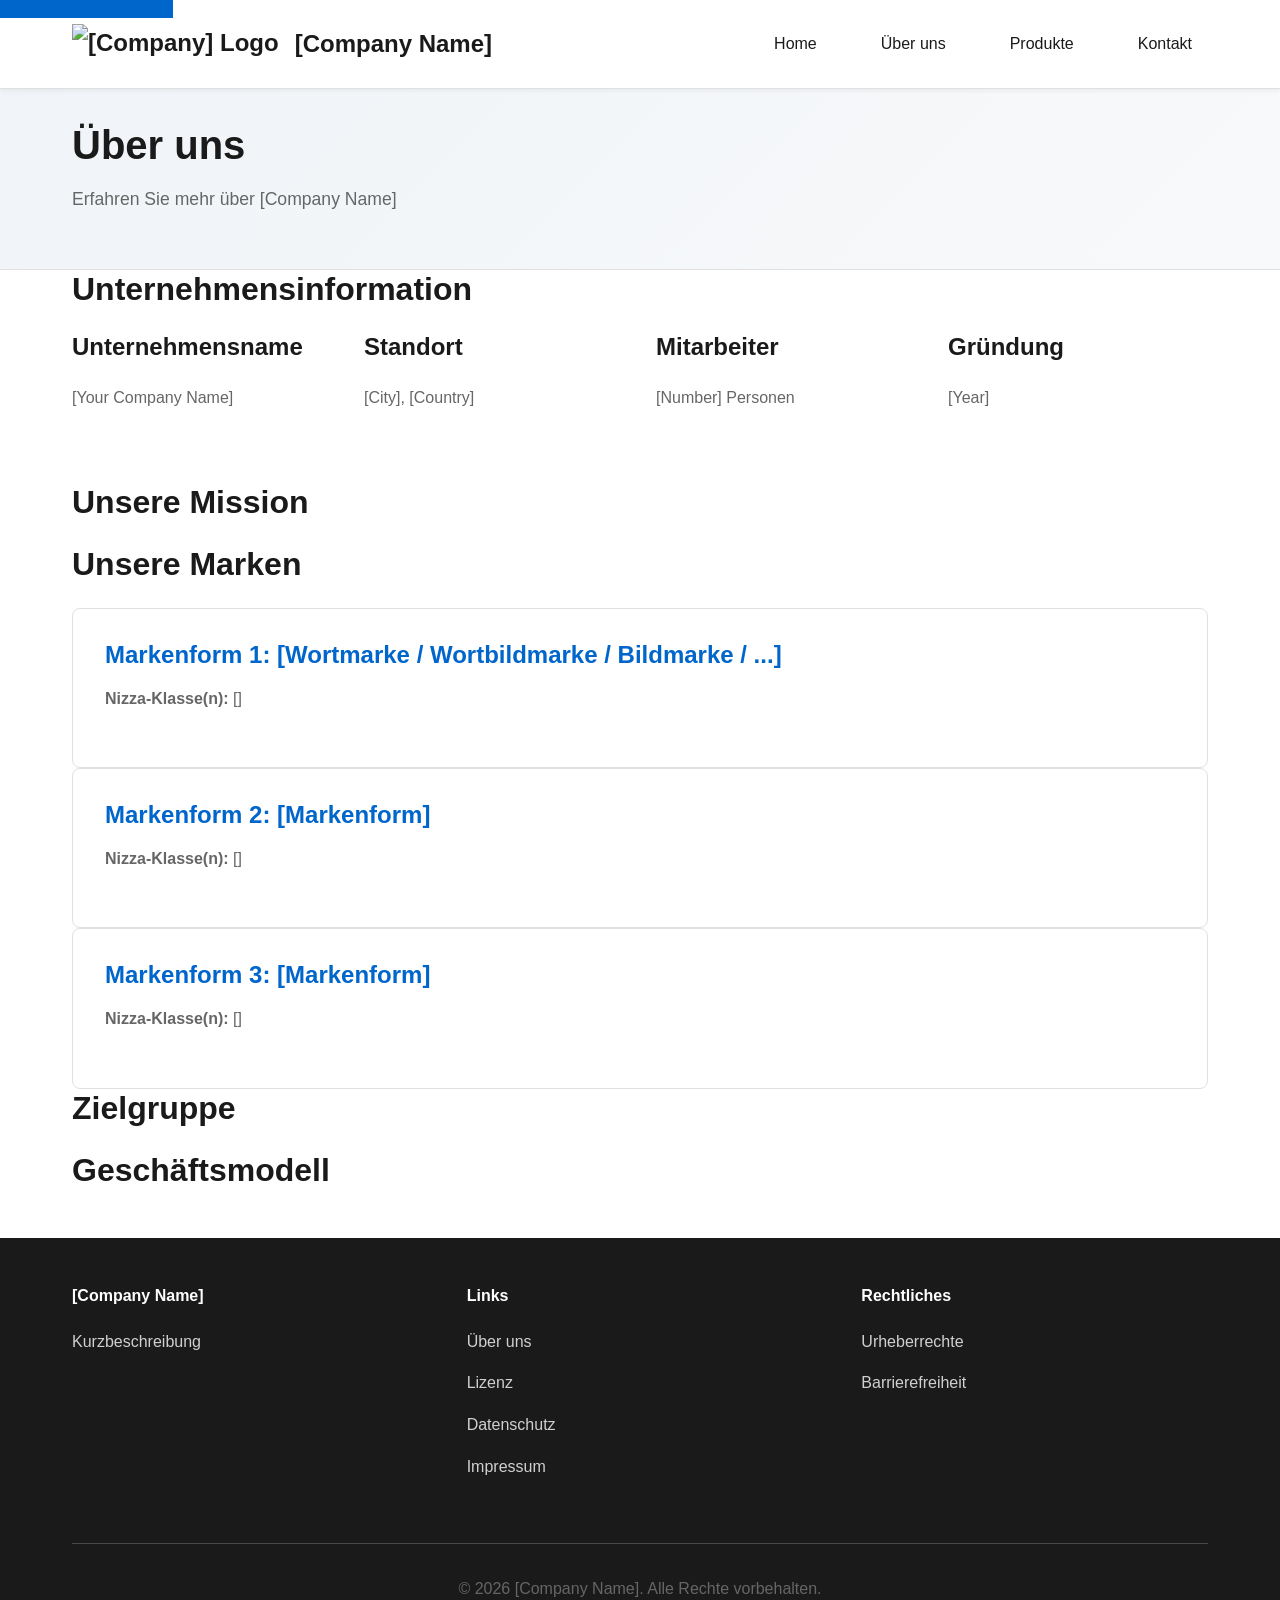
==== pages/about.html @ dd283a0f "create initial framework with basic html & css code (by genAI) and all needed pages, WCAG 2.2 AA com" ====
<!DOCTYPE html>
<html lang="de">
<head>
    <meta charset="UTF-8">
    <meta name="viewport" content="width=device-width, initial-scale=1.0">
    <meta name="description" content="Über [Company Name] - Unser Unternehmen und Marken">
    <title>Über uns - [Company Name]</title>
    <link rel="stylesheet" href="../css/styles.css">
</head>
<body>
    <a href="#main-content" class="skip-link">Zum Inhalt springen</a>

    <header class="header">
        <div class="container">
            <div class="header-content">
                <a href="/" class="logo">
                    <img src="../assets/logo.png" alt="[Company] Logo" class="logo-image">
                    <span class="logo-text">[Company Name]</span>
                </a>
                <nav class="navigation" aria-label="Hauptnavigation">
                    <ul>
                        <li><a href="/">Home</a></li>
                        <li><a href="about.html">Über uns</a></li>
                        <li><a href="products.html">Produkte</a></li>
                        <li><a href="contact.html">Kontakt</a></li>
                    </ul>
                </nav>
            </div>
        </div>
    </header>

    <main id="main-content">
        <section class="page-hero">
            <div class="container">
                <h1>Über uns</h1>
                <p>Erfahren Sie mehr über [Company Name]</p>
            </div>
        </section>

        <div class="container">
            <!-- Company Information -->
            <section class="content-section">
                <h2>Unternehmensinformation</h2>
                <div class="info-grid">
                    <div>
                        <h3>Unternehmensname</h3>
                        <p>[Your Company Name]</p>
                    </div>
                    <div>
                        <h3>Standort</h3>
                        <p>[City], [Country]</p>
                    </div>
                    <div>
                        <h3>Mitarbeiter</h3>
                        <p>[Number] Personen</p>
                    </div>
                    <div>
                        <h3>Gründung</h3>
                        <p>[Year]</p>
                    </div>
                </div>
            </section>

            <!-- Mission & Vision -->
            <section class="content-section">
                <h2>Unsere Mission</h2>
                <p>
               
                </p>
            </section>

            <!-- Brands Section (Aufgabe 3) -->
            <section class="content-section">
                <h2>Unsere Marken</h2>
                <p>
            
                </p>
                
                <article class="brand-card">
                    <h3>Markenform 1: [Wortmarke / Wortbildmarke / Bildmarke / ...]</h3>
                    <p><strong>Nizza-Klasse(n):</strong> []</p>
                    <p>
                    
                    </p>
                </article>

                <article class="brand-card">
                    <h3>Markenform 2: [Markenform]</h3>
                    <p><strong>Nizza-Klasse(n):</strong> []</p>
                    <p>
                       
                    </p>
                </article>

                <article class="brand-card">
                    <h3>Markenform 3: [Markenform]</h3>
                    <p><strong>Nizza-Klasse(n):</strong> []</p>
                    <p>
                       
                    </p>
                </article>
            </section>

            <!-- Target Audience -->
            <section class="content-section">
                <h2>Zielgruppe</h2>
                <p>
                
                </p>
            </section>

            <!-- Business Model -->
            <section class="content-section">
                <h2>Geschäftsmodell</h2>
                <p>
                   
                </p>
            </section>
        </div>
    </main>

    <footer class="footer">
        <div class="container">
            <div class="footer-content">
                <div class="footer-section">
                    <h4>[Company Name]</h4>
                    <p>Kurzbeschreibung</p>
                </div>
                <div class="footer-section">
                    <h4>Links</h4>
                    <ul>
                        <li><a href="about.html">Über uns</a></li>
                        <li><a href="license.html">Lizenz</a></li>
                        <li><a href="privacy.html">Datenschutz</a></li>
                        <li><a href="imprint.html">Impressum</a></li>
                    </ul>
                </div>
                <div class="footer-section">
                    <h4>Rechtliches</h4>
                    <ul>
                        <li><a href="copyright-notice.html">Urheberrechte</a></li>
                        <li><a href="accessibility.html">Barrierefreiheit</a></li>
                    </ul>
                </div>
            </div>
            <div class="footer-bottom">
                <p>&copy; 2026 [Company Name]. Alle Rechte vorbehalten.</p>
            </div>
        </div>
    </footer>

    <script src="../js/main.js"></script>
</body>
</html>
---- css/styles.css ----
/* Root Variables */
:root {
    /* Colors */
    --color-primary: #0066cc;
    --color-primary-dark: #0052a3;
    --color-secondary: #f0f4f8;
    --color-text: #1a1a1a;
    --color-text-light: #666666;
    --color-border: #e0e0e0;
    --color-success: #28a745;
    --color-error: #dc3545;
    
    /* Typography */
    --font-family: -apple-system, BlinkMacSystemFont, 'Segoe UI', Roboto, 'Helvetica Neue', Arial, sans-serif;
    --font-size-base: 16px;
    --font-size-h1: 2.5rem;
    --font-size-h2: 2rem;
    --font-size-h3: 1.5rem;
    
    /* Spacing */
    --spacing-xs: 0.5rem;
    --spacing-sm: 1rem;
    --spacing-md: 1.5rem;
    --spacing-lg: 2rem;
    --spacing-xl: 3rem;
    
    /* Layout */
    --container-max-width: 1200px;
    --border-radius: 8px;
    
    /* Transitions */
    --transition-default: all 0.3s ease;
}

/* ========================================
   Reset & Base Styles
   ======================================== */

* {
    margin: 0;
    padding: 0;
    box-sizing: border-box;
}

html {
    scroll-behavior: smooth;
}

body {
    font-family: var(--font-family);
    font-size: var(--font-size-base);
    line-height: 1.6;
    color: var(--color-text);
    background-color: #ffffff;
}

/* ========================================
   Accessibility
   ======================================== */

.skip-link {
    position: absolute;
    top: -40px;
    left: 0;
    background: var(--color-primary);
    color: white;
    padding: var(--spacing-sm);
    text-decoration: none;
    z-index: 100;
}

.skip-link:focus {
    top: 0;
}

/* Focus styles for keyboard navigation */
*:focus-visible {
    outline: 3px solid var(--color-primary);
    outline-offset: 2px;
}

/* ========================================
   Typography
   ======================================== */

h1, h2, h3, h4, h5, h6 {
    line-height: 1.2;
    margin-bottom: var(--spacing-md);
    font-weight: 600;
}

h1 {
    font-size: var(--font-size-h1);
}

h2 {
    font-size: var(--font-size-h2);
}

h3 {
    font-size: var(--font-size-h3);
}

p {
    margin-bottom: var(--spacing-md);
    color: var(--color-text-light);
}

a {
    color: var(--color-primary);
    text-decoration: underline;
    transition: var(--transition-default);
}

a:hover {
    color: var(--color-primary-dark);
}

/* ========================================
   Container
   ======================================== */

.container {
    max-width: var(--container-max-width);
    margin: 0 auto;
    padding: 0 var(--spacing-lg);
}

/* ========================================
   Header / Navigation
   ======================================== */

.header {
    background-color: #ffffff;
    border-bottom: 1px solid var(--color-border);
    position: sticky;
    top: 0;
    z-index: 50;
    box-shadow: 0 2px 4px rgba(0, 0, 0, 0.05);
}

.header-content {
    display: flex;
    justify-content: space-between;
    align-items: center;
    padding: var(--spacing-md) 0;
}

.logo {
    display: flex;
    align-items: center;
    gap: var(--spacing-sm);
    text-decoration: none;
    font-size: 1.5rem;
    font-weight: 700;
    color: var(--color-text);
}

.logo-image {
    height: 40px;
    width: auto;
}

.logo-text {
    color: var(--color-text);
}

.navigation ul {
    display: flex;
    list-style: none;
    gap: var(--spacing-lg);
}

.navigation a {
    text-decoration: none;
    color: var(--color-text);
    font-weight: 500;
    padding: var(--spacing-xs) var(--spacing-sm);
    border-bottom: 2px solid transparent;
    transition: var(--transition-default);
}

.navigation a:hover {
    color: var(--color-primary);
    border-bottom-color: var(--color-primary);
}

/* Mobile Navigation */
@media (max-width: 768px) {
    .navigation ul {
        gap: var(--spacing-md);
        flex-direction: column;
    }
}

/* ========================================
   Hero Section
   ======================================== */

.hero {
    background: linear-gradient(135deg, var(--color-primary), var(--color-primary-dark));
    color: white;
    padding: var(--spacing-xl) var(--spacing-lg);
    text-align: center;
    min-height: 500px;
    display: flex;
    align-items: center;
    justify-content: center;
}

.hero h1 {
    font-size: clamp(2rem, 5vw, 3.5rem);
    margin-bottom: var(--spacing-md);
    color: white;
}

.hero-subtitle {
    font-size: 1.25rem;
    margin-bottom: var(--spacing-lg);
    color: rgba(255, 255, 255, 0.95);
}

/* ========================================
   Features Section
   ======================================== */

.features {
    padding: var(--spacing-xl) var(--spacing-lg);
    background-color: var(--color-secondary);
}

.features h2 {
    text-align: center;
    margin-bottom: var(--spacing-xl);
}

.features-grid {
    display: grid;
    grid-template-columns: repeat(auto-fit, minmax(300px, 1fr));
    gap: var(--spacing-lg);
}

.feature-card {
    background: white;
    padding: var(--spacing-lg);
    border-radius: var(--border-radius);
    box-shadow: 0 2px 8px rgba(0, 0, 0, 0.1);
    transition: var(--transition-default);
}

.feature-card:hover {
    transform: translateY(-4px);
    box-shadow: 0 4px 12px rgba(0, 0, 0, 0.15);
}

.feature-card h3 {
    color: var(--color-primary);
    margin-bottom: var(--spacing-md);
}

/* ========================================
   Products Section
   ======================================== */

.products {
    padding: var(--spacing-xl) var(--spacing-lg);
}

.products h2 {
    text-align: center;
    margin-bottom: var(--spacing-xl);
}

.products-grid {
    display: grid;
    grid-template-columns: repeat(auto-fit, minmax(280px, 1fr));
    gap: var(--spacing-lg);
}

.product-card {
    border: 1px solid var(--color-border);
    border-radius: var(--border-radius);
    overflow: hidden;
    transition: var(--transition-default);
    display: flex;
    flex-direction: column;
}

.product-card:hover {
    box-shadow: 0 4px 16px rgba(0, 0, 0, 0.1);
    border-color: var(--color-primary);
}

.product-card img {
    width: 100%;
    height: 200px;
    object-fit: cover;
    background-color: var(--color-secondary);
}

.product-card h3 {
    padding: var(--spacing-md);
    color: var(--color-text);
    margin: 0;
}

.product-card p {
    padding: 0 var(--spacing-md);
    font-size: 0.95rem;
    margin: 0;
}

.product-card .price {
    padding: var(--spacing-md);
    font-size: 1.5rem;
    font-weight: 700;
    color: var(--color-primary);
    margin: 0;
}

.product-card .btn {
    margin: var(--spacing-md);
    margin-top: auto;
}

/* ========================================
   CTA Section
   ======================================== */

.cta {
    background: linear-gradient(135deg, var(--color-primary), var(--color-primary-dark));
    color: white;
    padding: var(--spacing-xl) var(--spacing-lg);
    text-align: center;
}

.cta h2 {
    color: white;
}

.cta p {
    color: rgba(255, 255, 255, 0.95);
    font-size: 1.1rem;
}

/* ========================================
   Buttons
   ======================================== */

.btn {
    padding: var(--spacing-sm) var(--spacing-lg);
    border: none;
    border-radius: var(--border-radius);
    font-size: 1rem;
    font-weight: 600;
    cursor: pointer;
    transition: var(--transition-default);
    text-decoration: none;
    display: inline-block;
    text-align: center;
    min-height: 44px;
    display: flex;
    align-items: center;
    justify-content: center;
}

.btn-primary {
    background-color: var(--color-primary);
    color: white;
}

.btn-primary:hover,
.btn-primary:focus-visible {
    background-color: var(--color-primary-dark);
}

.btn-secondary {
    background-color: white;
    color: var(--color-primary);
    border: 2px solid var(--color-primary);
}

.btn-secondary:hover,
.btn-secondary:focus-visible {
    background-color: var(--color-secondary);
}

.btn-large {
    padding: var(--spacing-md) var(--spacing-xl);
    font-size: 1.1rem;
}

/* ========================================
   Footer
   ======================================== */

.footer {
    background-color: var(--color-text);
    color: #f0f0f0;
    padding: var(--spacing-xl) var(--spacing-lg);
    margin-top: var(--spacing-xl);
}

.footer-content {
    display: grid;
    grid-template-columns: repeat(auto-fit, minmax(250px, 1fr));
    gap: var(--spacing-xl);
    margin-bottom: var(--spacing-xl);
}

.footer-section h4 {
    color: white;
    margin-bottom: var(--spacing-md);
}

.footer-section p {
    color: #d0d0d0;
    margin-bottom: var(--spacing-md);
}

.footer-section ul {
    list-style: none;
}

.footer-section ul li {
    margin-bottom: var(--spacing-sm);
}

.footer-section a {
    color: #d0d0d0;
    text-decoration: none;
}

.footer-section a:hover {
    color: white;
    text-decoration: underline;
}

.footer-bottom {
    border-top: 1px solid rgba(255, 255, 255, 0.2);
    padding-top: var(--spacing-lg);
    text-align: center;
    color: #999;
}

/* ========================================
   Responsive Design
   ======================================== */

@media (max-width: 768px) {
    :root {
        --font-size-h1: 2rem;
        --font-size-h2: 1.5rem;
        --font-size-h3: 1.25rem;
        --spacing-lg: 1.5rem;
        --spacing-xl: 2rem;
    }

    .header-content {
        flex-direction: column;
        gap: var(--spacing-md);
    }

    .container {
        padding: 0 var(--spacing-md);
    }

    .features-grid,
    .products-grid {
        grid-template-columns: 1fr;
    }

    .hero {
        padding: var(--spacing-lg);
        min-height: 300px;
    }
}

/* ========================================
   Page Hero Section
   ======================================== */

.page-hero {
    background: linear-gradient(135deg, var(--color-secondary), #f8f9fa);
    padding: var(--spacing-lg);
    border-bottom: 1px solid var(--color-border);
}

.page-hero h1 {
    margin-bottom: var(--spacing-sm);
}

.page-hero p {
    color: var(--color-text-light);
    font-size: 1.1rem;
}

/* ========================================
   Legal Content
   ======================================== */

.legal-content {
    padding: var(--spacing-xl) var(--spacing-lg);
}

.legal-content section {
    margin-bottom: var(--spacing-xl);
}

.legal-content h2 {
    margin-top: var(--spacing-xl);
}

.legal-content ul {
    margin-left: var(--spacing-lg);
    margin-bottom: var(--spacing-md);
}

.legal-content li {
    margin-bottom: var(--spacing-sm);
    color: var(--color-text-light);
}

.legal-content table {
    width: 100%;
    border-collapse: collapse;
    margin: var(--spacing-lg) 0;
}

.legal-content td, .legal-content th {
    padding: var(--spacing-md);
    text-align: left;
    border: 1px solid var(--color-border);
}

.legal-content th {
    background-color: var(--color-secondary);
    font-weight: 600;
}

/* ========================================
   Forms
   ======================================== */

.contact-form {
    background: var(--color-secondary);
    padding: var(--spacing-lg);
    border-radius: var(--border-radius);
    margin-top: var(--spacing-lg);
}

fieldset {
    border: none;
    padding: 0;
}

legend {
    font-size: 1.1rem;
    font-weight: 600;
    margin-bottom: var(--spacing-lg);
}

.form-group {
    margin-bottom: var(--spacing-lg);
    display: flex;
    flex-direction: column;
}

.form-group label {
    margin-bottom: var(--spacing-sm);
    font-weight: 500;
    color: var(--color-text);
}

.form-group input[type="text"],
.form-group input[type="email"],
.form-group input[type="tel"],
.form-group textarea,
.form-group select {
    padding: var(--spacing-sm);
    border: 1px solid var(--color-border);
    border-radius: var(--border-radius);
    font-family: inherit;
    font-size: 1rem;
    line-height: 1.5;
    transition: var(--transition-default);
}

.form-group input[type="text"]:focus,
.form-group input[type="email"]:focus,
.form-group input[type="tel"]:focus,
.form-group textarea:focus,
.form-group select:focus {
    border-color: var(--color-primary);
    box-shadow: 0 0 0 3px rgba(0, 102, 204, 0.1);
}

.form-group small {
    margin-top: 0.25rem;
    color: var(--color-text-light);
    font-size: 0.875rem;
}

.form-group input[type="checkbox"] {
    margin-right: var(--spacing-sm);
    cursor: pointer;
}

.form-group label input[type="checkbox"] {
    margin-bottom: 0;
}

/* ========================================
   Cards & Sections
   ======================================== */

.info-grid {
    display: grid;
    grid-template-columns: repeat(auto-fit, minmax(250px, 1fr));
    gap: var(--spacing-lg);
    margin-bottom: var(--spacing-xl);
}

.info-card,
.brand-card {
    background: white;
    padding: var(--spacing-lg);
    border: 1px solid var(--color-border);
    border-radius: var(--border-radius);
    transition: var(--transition-default);
}

.info-card:hover,
.brand-card:hover {
    box-shadow: 0 2px 8px rgba(0, 0, 0, 0.1);
}

.info-card h3,
.brand-card h3 {
    color: var(--color-primary);
    margin-bottom: var(--spacing-sm);
}

.contact-info {
    margin: var(--spacing-xl) 0;
}

.business-hours {
    margin-top: var(--spacing-xl);
}

.business-hours table {
    width: auto;
    min-width: 300px;
}

.business-hours td {
    border: 1px solid var(--color-border);
    padding: var(--spacing-md);
}

.business-hours tr:nth-child(even) {
    background-color: var(--color-secondary);
}

/* ========================================
   Product Page Styles
   ======================================== */

.products-grid {
    display: grid;
    grid-template-columns: repeat(auto-fit, minmax(300px, 1fr));
    gap: var(--spacing-lg);
    margin-top: var(--spacing-xl);
}

.product-card {
    border: 1px solid var(--color-border);
    border-radius: var(--border-radius);
    overflow: hidden;
    transition: var(--transition-default);
    display: flex;
    flex-direction: column;
    height: 100%;
}

.product-card:hover {
    box-shadow: 0 4px 16px rgba(0, 0, 0, 0.1);
    border-color: var(--color-primary);
}

.product-card img {
    width: 100%;
    height: 200px;
    object-fit: cover;
    background-color: var(--color-secondary);
}

.product-info {
    padding: var(--spacing-lg);
    display: flex;
    flex-direction: column;
    flex-grow: 1;
}

.product-card h3 {
    margin-bottom: var(--spacing-sm);
}

.product-category {
    color: var(--color-primary);
    font-size: 0.875rem;
    font-weight: 600;
    margin-bottom: var(--spacing-md);
}

.product-description {
    margin-bottom: var(--spacing-md);
    flex-grow: 1;
}

.product-features ul {
    list-style: none;
    margin: var(--spacing-md) 0;
    padding: 0;
}

.product-features li {
    padding-left: var(--spacing-md);
    position: relative;
    margin-bottom: var(--spacing-sm);
}

.product-features li::before {
    content: "✓";
    position: absolute;
    left: 0;
    color: var(--color-success);
    font-weight: bold;
}

.product-footer {
    display: flex;
    justify-content: space-between;
    align-items: center;
    margin-top: var(--spacing-lg);
    padding-top: var(--spacing-lg);
    border-top: 1px solid var(--color-border);
}

.product-footer .price {
    font-size: 1.5rem;
    font-weight: 700;
    color: var(--color-primary);
    margin: 0;
}

.product-footer .btn {
    margin: 0;
}

/* ========================================
   Print Styles
   ======================================== */

@media print {
    .header,
    .footer,
    .navigation,
    .btn {
        display: none;
    }

    body {
        color: black;
        background: white;
    }

    a {
        color: black;
    }
}
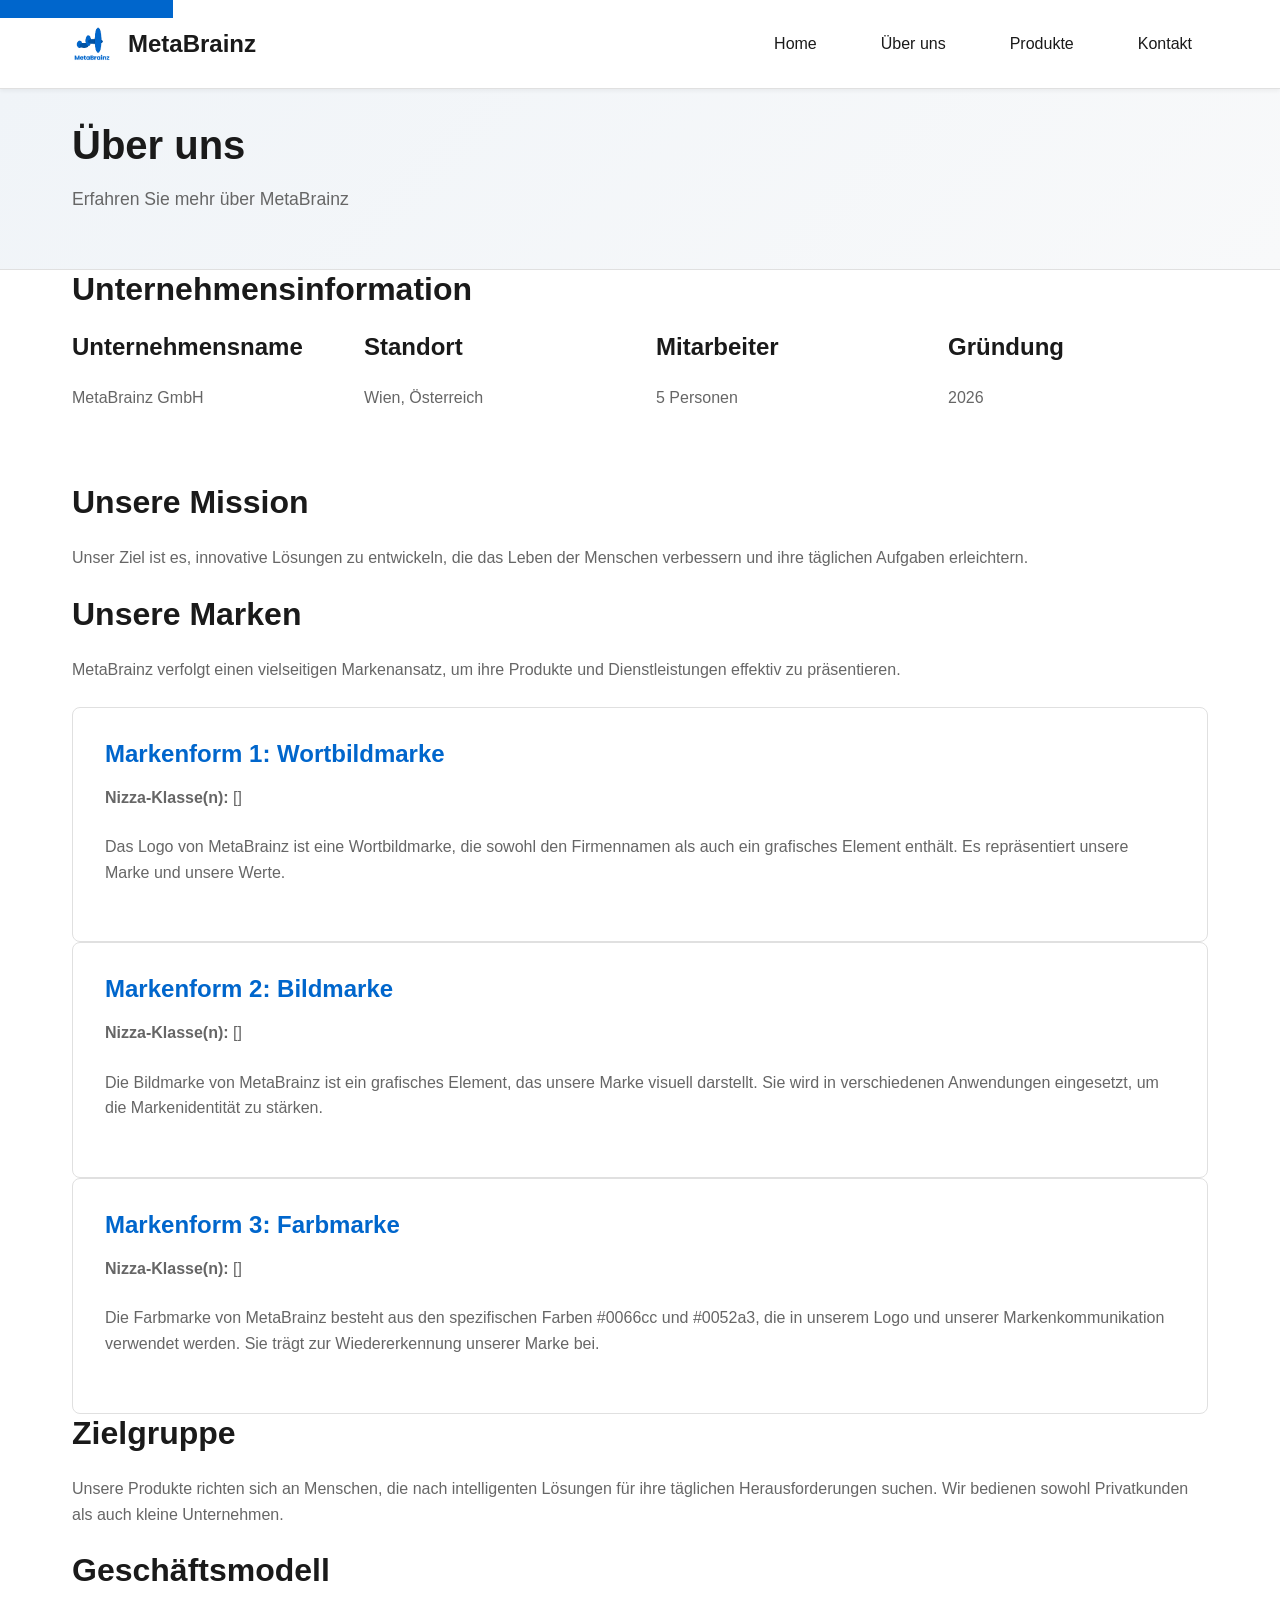
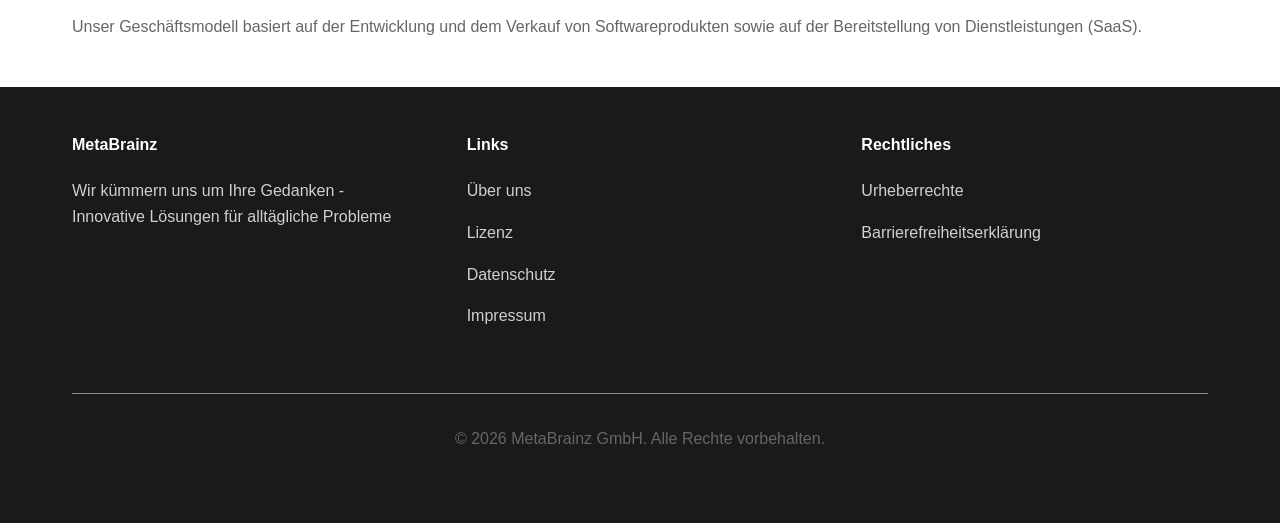
==== commit f873037d: "add logo, begin documenting trademarks, accessibility statement added, acessibility checked partiall" ====
--- a/pages/about.html
+++ b/pages/about.html
@@ -3,8 +3,8 @@
 <head>
     <meta charset="UTF-8">
     <meta name="viewport" content="width=device-width, initial-scale=1.0">
-    <meta name="description" content="Über [Company Name] - Unser Unternehmen und Marken">
-    <title>Über uns - [Company Name]</title>
+    <meta name="description" content="Über MetaBrainz - Unser Unternehmen und Marken">
+    <title>Über uns - MetaBrainz (MOCKUP)</title>
     <link rel="stylesheet" href="../css/styles.css">
 </head>
 <body>
@@ -14,8 +14,8 @@
         <div class="container">
             <div class="header-content">
                 <a href="/" class="logo">
-                    <img src="../assets/logo.png" alt="[Company] Logo" class="logo-image">
-                    <span class="logo-text">[Company Name]</span>
+                    <img src="../assets/logo.png" alt="MetaBrainz Logo" class="logo-image">
+                    <span class="logo-text">MetaBrainz</span>
                 </a>
                 <nav class="navigation" aria-label="Hauptnavigation">
                     <ul>
@@ -33,7 +33,7 @@
         <section class="page-hero">
             <div class="container">
                 <h1>Über uns</h1>
-                <p>Erfahren Sie mehr über [Company Name]</p>
+                <p>Erfahren Sie mehr über MetaBrainz</p>
             </div>
         </section>
 
@@ -44,19 +44,19 @@
                 <div class="info-grid">
                     <div>
                         <h3>Unternehmensname</h3>
-                        <p>[Your Company Name]</p>
+                        <p>MetaBrainz GmbH</p>
                     </div>
                     <div>
                         <h3>Standort</h3>
-                        <p>[City], [Country]</p>
+                        <p>Wien, Österreich</p>
                     </div>
                     <div>
                         <h3>Mitarbeiter</h3>
-                        <p>[Number] Personen</p>
+                        <p>5 Personen</p>
                     </div>
                     <div>
                         <h3>Gründung</h3>
-                        <p>[Year]</p>
+                        <p>2026</p>
                     </div>
                 </div>
             </section>
@@ -65,7 +65,7 @@
             <section class="content-section">
                 <h2>Unsere Mission</h2>
                 <p>
-               
+                    Unser Ziel ist es, innovative Lösungen zu entwickeln, die das Leben der Menschen verbessern und ihre täglichen Aufgaben erleichtern.
                 </p>
             </section>
 
@@ -73,30 +73,30 @@
             <section class="content-section">
                 <h2>Unsere Marken</h2>
                 <p>
-            
+                    MetaBrainz verfolgt einen vielseitigen Markenansatz, um ihre Produkte und Dienstleistungen effektiv zu präsentieren.
                 </p>
                 
                 <article class="brand-card">
-                    <h3>Markenform 1: [Wortmarke / Wortbildmarke / Bildmarke / ...]</h3>
+                    <h3>Markenform 1: Wortbildmarke</h3>
                     <p><strong>Nizza-Klasse(n):</strong> []</p>
                     <p>
-                    
+                        Das Logo von MetaBrainz ist eine Wortbildmarke, die sowohl den Firmennamen als auch ein grafisches Element enthält. Es repräsentiert unsere Marke und unsere Werte.
                     </p>
                 </article>
 
                 <article class="brand-card">
-                    <h3>Markenform 2: [Markenform]</h3>
+                    <h3>Markenform 2: Bildmarke</h3>
                     <p><strong>Nizza-Klasse(n):</strong> []</p>
                     <p>
-                       
+                        Die Bildmarke von MetaBrainz ist ein grafisches Element, das unsere Marke visuell darstellt. Sie wird in verschiedenen Anwendungen eingesetzt, um die Markenidentität zu stärken.
                     </p>
                 </article>
 
                 <article class="brand-card">
-                    <h3>Markenform 3: [Markenform]</h3>
+                    <h3>Markenform 3: Farbmarke</h3>
                     <p><strong>Nizza-Klasse(n):</strong> []</p>
                     <p>
-                       
+                        Die Farbmarke von MetaBrainz besteht aus den spezifischen Farben #0066cc und #0052a3, die in unserem Logo und unserer Markenkommunikation verwendet werden. Sie trägt zur Wiedererkennung unserer Marke bei.
                     </p>
                 </article>
             </section>
@@ -105,7 +105,7 @@
             <section class="content-section">
                 <h2>Zielgruppe</h2>
                 <p>
-                
+                    Unsere Produkte richten sich an Menschen, die nach intelligenten Lösungen für ihre täglichen Herausforderungen suchen. Wir bedienen sowohl Privatkunden als auch kleine Unternehmen.
                 </p>
             </section>
 
@@ -113,7 +113,7 @@
             <section class="content-section">
                 <h2>Geschäftsmodell</h2>
                 <p>
-                   
+                    Unser Geschäftsmodell basiert auf der Entwicklung und dem Verkauf von Softwareprodukten sowie auf der Bereitstellung von Dienstleistungen (SaaS). 
                 </p>
             </section>
         </div>
@@ -123,8 +123,8 @@
         <div class="container">
             <div class="footer-content">
                 <div class="footer-section">
-                    <h4>[Company Name]</h4>
-                    <p>Kurzbeschreibung</p>
+                    <h4>MetaBrainz</h4>
+                    <p>Wir kümmern uns um Ihre Gedanken - Innovative Lösungen für alltägliche Probleme</p>
                 </div>
                 <div class="footer-section">
                     <h4>Links</h4>
@@ -139,12 +139,12 @@
                     <h4>Rechtliches</h4>
                     <ul>
                         <li><a href="copyright-notice.html">Urheberrechte</a></li>
-                        <li><a href="accessibility.html">Barrierefreiheit</a></li>
+                        <li><a href="accessibility.html">Barrierefreiheitserklärung</a></li>
                     </ul>
                 </div>
             </div>
             <div class="footer-bottom">
-                <p>&copy; 2026 [Company Name]. Alle Rechte vorbehalten.</p>
+                <p>&copy; 2026 MetaBrainz GmbH. Alle Rechte vorbehalten.</p>
             </div>
         </div>
     </footer>
--- a/css/styles.css
+++ b/css/styles.css
@@ -439,7 +439,7 @@
 }
 
 .footer-bottom {
-    border-top: 1px solid rgba(255, 255, 255, 0.2);
+    border-top: 1px solid rgba(255, 255, 255, 0.479);
     padding-top: var(--spacing-lg);
     text-align: center;
     color: #999;
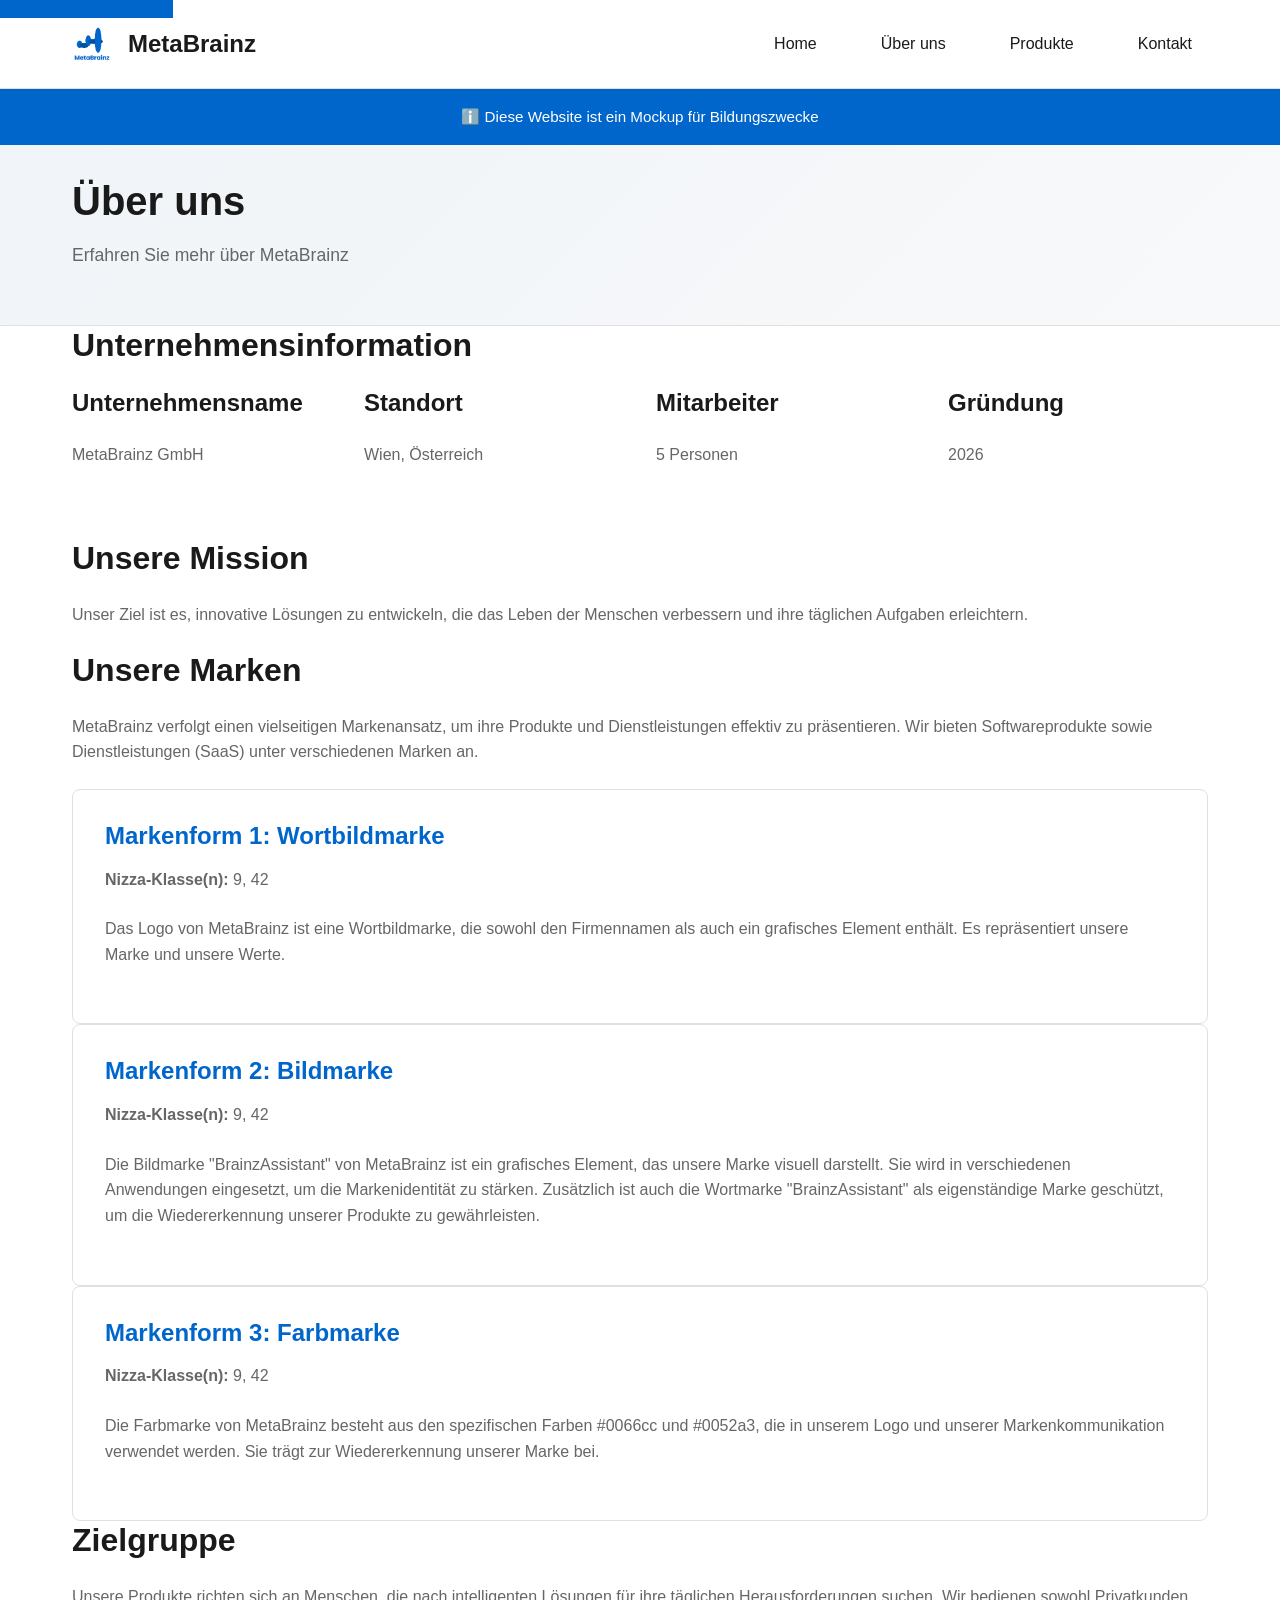
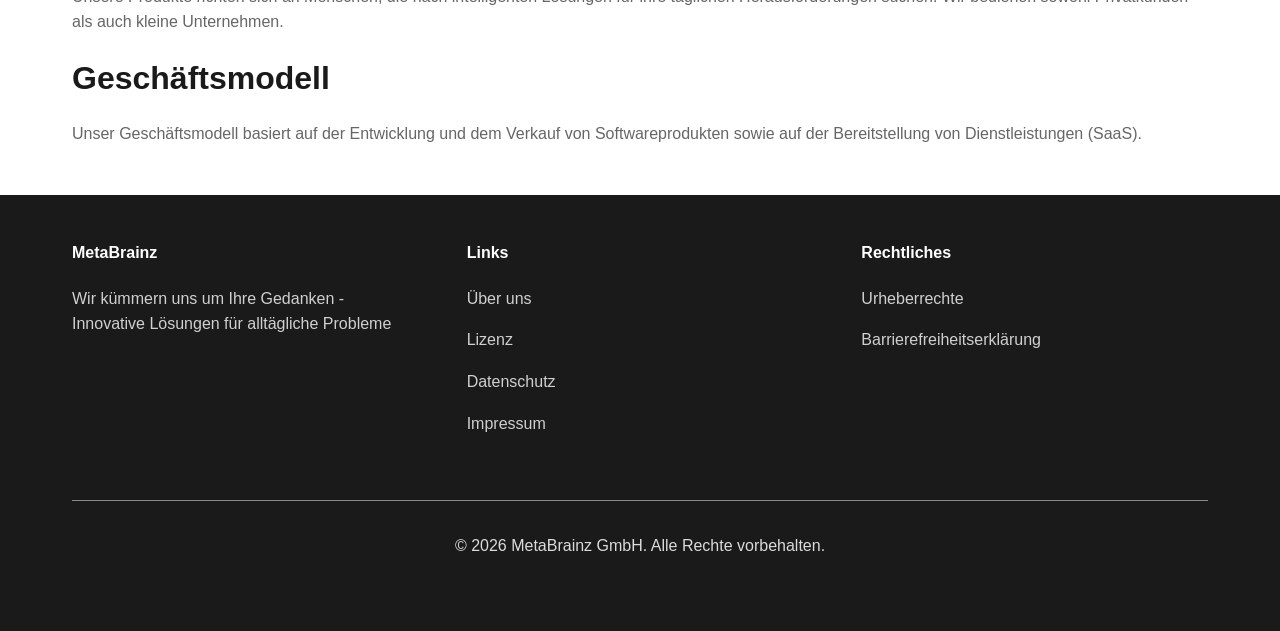
==== commit 133cf1df: "add video main page, change colours to fit the accessibility requirements, added copyright notices f" ====
--- a/pages/about.html
+++ b/pages/about.html
@@ -28,6 +28,11 @@
             </div>
         </div>
     </header>
+
+    <!-- Mockup Banner -->
+    <div class="mockup-banner">
+        ℹ️ Diese Website ist ein Mockup für Bildungszwecke
+    </div>
 
     <main id="main-content">
         <section class="page-hero">
@@ -73,12 +78,12 @@
             <section class="content-section">
                 <h2>Unsere Marken</h2>
                 <p>
-                    MetaBrainz verfolgt einen vielseitigen Markenansatz, um ihre Produkte und Dienstleistungen effektiv zu präsentieren.
+                    MetaBrainz verfolgt einen vielseitigen Markenansatz, um ihre Produkte und Dienstleistungen effektiv zu präsentieren. Wir bieten Softwareprodukte sowie Dienstleistungen (SaaS) unter verschiedenen Marken an.
                 </p>
                 
                 <article class="brand-card">
                     <h3>Markenform 1: Wortbildmarke</h3>
-                    <p><strong>Nizza-Klasse(n):</strong> []</p>
+                    <p><strong>Nizza-Klasse(n):</strong> 9, 42</p>
                     <p>
                         Das Logo von MetaBrainz ist eine Wortbildmarke, die sowohl den Firmennamen als auch ein grafisches Element enthält. Es repräsentiert unsere Marke und unsere Werte.
                     </p>
@@ -86,15 +91,16 @@
 
                 <article class="brand-card">
                     <h3>Markenform 2: Bildmarke</h3>
-                    <p><strong>Nizza-Klasse(n):</strong> []</p>
+                    <p><strong>Nizza-Klasse(n):</strong> 9, 42</p>
                     <p>
-                        Die Bildmarke von MetaBrainz ist ein grafisches Element, das unsere Marke visuell darstellt. Sie wird in verschiedenen Anwendungen eingesetzt, um die Markenidentität zu stärken.
+                        Die Bildmarke "BrainzAssistant" von MetaBrainz ist ein grafisches Element, das unsere Marke visuell darstellt. Sie wird in verschiedenen Anwendungen eingesetzt, um die Markenidentität zu stärken.
+                        Zusätzlich ist auch die Wortmarke "BrainzAssistant" als eigenständige Marke geschützt, um die Wiedererkennung unserer Produkte zu gewährleisten.
                     </p>
                 </article>
 
                 <article class="brand-card">
                     <h3>Markenform 3: Farbmarke</h3>
-                    <p><strong>Nizza-Klasse(n):</strong> []</p>
+                    <p><strong>Nizza-Klasse(n):</strong> 9, 42</p>
                     <p>
                         Die Farbmarke von MetaBrainz besteht aus den spezifischen Farben #0066cc und #0052a3, die in unserem Logo und unserer Markenkommunikation verwendet werden. Sie trägt zur Wiedererkennung unserer Marke bei.
                     </p>
@@ -144,7 +150,7 @@
                 </div>
             </div>
             <div class="footer-bottom">
-                <p>&copy; 2026 MetaBrainz GmbH. Alle Rechte vorbehalten.</p>
+                <p id = "footer-bottom-text">&copy; 2026 MetaBrainz GmbH. Alle Rechte vorbehalten.</p>
             </div>
         </div>
     </footer>
--- a/css/styles.css
+++ b/css/styles.css
@@ -196,30 +196,89 @@
 }
 
 /* ========================================
+   Mockup Banner
+   ======================================== */
+
+.mockup-banner {
+    background-color: var(--color-primary);
+    color: white;
+    padding: var(--spacing-sm) var(--spacing-lg);
+    text-align: center;
+    font-size: 0.95rem;
+    font-weight: 500;
+    position: relative;
+    z-index: 40;
+}
+
+.mockup-banner svg {
+    display: inline-block;
+    width: 1.2em;
+    height: 1.2em;
+    margin-right: 0.5em;
+    vertical-align: middle;
+}
+
+/* ========================================
    Hero Section
    ======================================== */
 
 .hero {
-    background: linear-gradient(135deg, var(--color-primary), var(--color-primary-dark));
+    position: relative;
     color: white;
+    min-height: 500px;
+    display: flex;
+    align-items: center;
+    justify-content: center;
+    overflow: hidden;
+}
+
+/* Hintergrund-Video für dekorative Zwecke */
+.hero-video {
+    position: absolute;
+    top: 0;
+    left: 0;
+    width: 100%;
+    height: 100%;
+    object-fit: cover;
+    z-index: 1;
+}
+
+/* Overlay für bessere Lesbarkeit und Kontrast */
+.hero-overlay {
+    position: absolute;
+    top: 0;
+    left: 0;
+    width: 100%;
+    height: 100%;
+    background: linear-gradient(
+        135deg,
+        rgba(0, 102, 204, 0.7),
+        rgba(0, 82, 163, 0.7)
+    );
+    z-index: 2;
+}
+
+/* Hauptinhalt über Video und Overlay */
+.hero-content {
+    position: relative;
+    z-index: 3;
     padding: var(--spacing-xl) var(--spacing-lg);
     text-align: center;
-    min-height: 500px;
-    display: flex;
-    align-items: center;
-    justify-content: center;
+    width: 100%;
 }
 
 .hero h1 {
     font-size: clamp(2rem, 5vw, 3.5rem);
     margin-bottom: var(--spacing-md);
     color: white;
+    text-shadow: 0 2px 8px rgba(0, 0, 0, 0.3);
 }
 
 .hero-subtitle {
     font-size: 1.25rem;
     margin-bottom: var(--spacing-lg);
     color: rgba(255, 255, 255, 0.95);
+    text-shadow: 0 1px 4px rgba(0, 0, 0, 0.3);
 }
 
 /* ========================================
@@ -304,6 +363,20 @@
     padding: var(--spacing-md);
     color: var(--color-text);
     margin: 0;
+    display: flex;
+    align-items: center;
+    gap: var(--spacing-sm);
+}
+
+.product-logo {
+    height: 1em;
+    width: auto;
+    opacity: 0.85;
+    transition: opacity var(--transition-default);
+}
+
+.product-card:hover .product-logo {
+    opacity: 1;
 }
 
 .product-card p {
@@ -387,6 +460,38 @@
     background-color: var(--color-secondary);
 }
 
+/* Hero-spezifische Button-Styles */
+.hero .btn {
+    margin: var(--spacing-sm);
+    box-shadow: 0 2px 8px rgba(0, 0, 0, 0.2);
+    font-weight: 700;
+}
+
+.hero .btn-primary {
+    background-color: var(--color-primary);
+    color: white;
+}
+
+.hero .btn-primary:hover,
+.hero .btn-primary:focus-visible {
+    background-color: var(--color-primary-dark);
+    box-shadow: 0 4px 12px rgba(0, 0, 0, 0.3);
+    transform: translateY(-2px);
+}
+
+.hero .btn-secondary {
+    background-color: rgba(255, 255, 255, 0.95);
+    color: var(--color-primary);
+    border: 2px solid white;
+}
+
+.hero .btn-secondary:hover,
+.hero .btn-secondary:focus-visible {
+    background-color: white;
+    box-shadow: 0 4px 12px rgba(0, 0, 0, 0.3);
+    transform: translateY(-2px);
+}
+
 .btn-large {
     padding: var(--spacing-md) var(--spacing-xl);
     font-size: 1.1rem;
@@ -442,7 +547,11 @@
     border-top: 1px solid rgba(255, 255, 255, 0.479);
     padding-top: var(--spacing-lg);
     text-align: center;
-    color: #999;
+    color: #dbdbdb;
+}
+
+#footer-bottom-text {
+    color: #dbdbdb;
 }
 
 /* ========================================
@@ -473,9 +582,24 @@
     }
 
     .hero {
+        min-height: 400px;
         padding: var(--spacing-lg);
-        min-height: 300px;
-    }
+    }
+
+    .hero h1 {
+        font-size: clamp(1.5rem, 4vw, 2rem);
+    }
+
+    .hero-subtitle {
+        font-size: 1rem;
+    }
+
+    .hero .btn {
+        margin: var(--spacing-xs);
+        font-size: 0.9rem;
+        padding: var(--spacing-sm) var(--spacing-md);
+    }
+    
 }
 
 /* ========================================
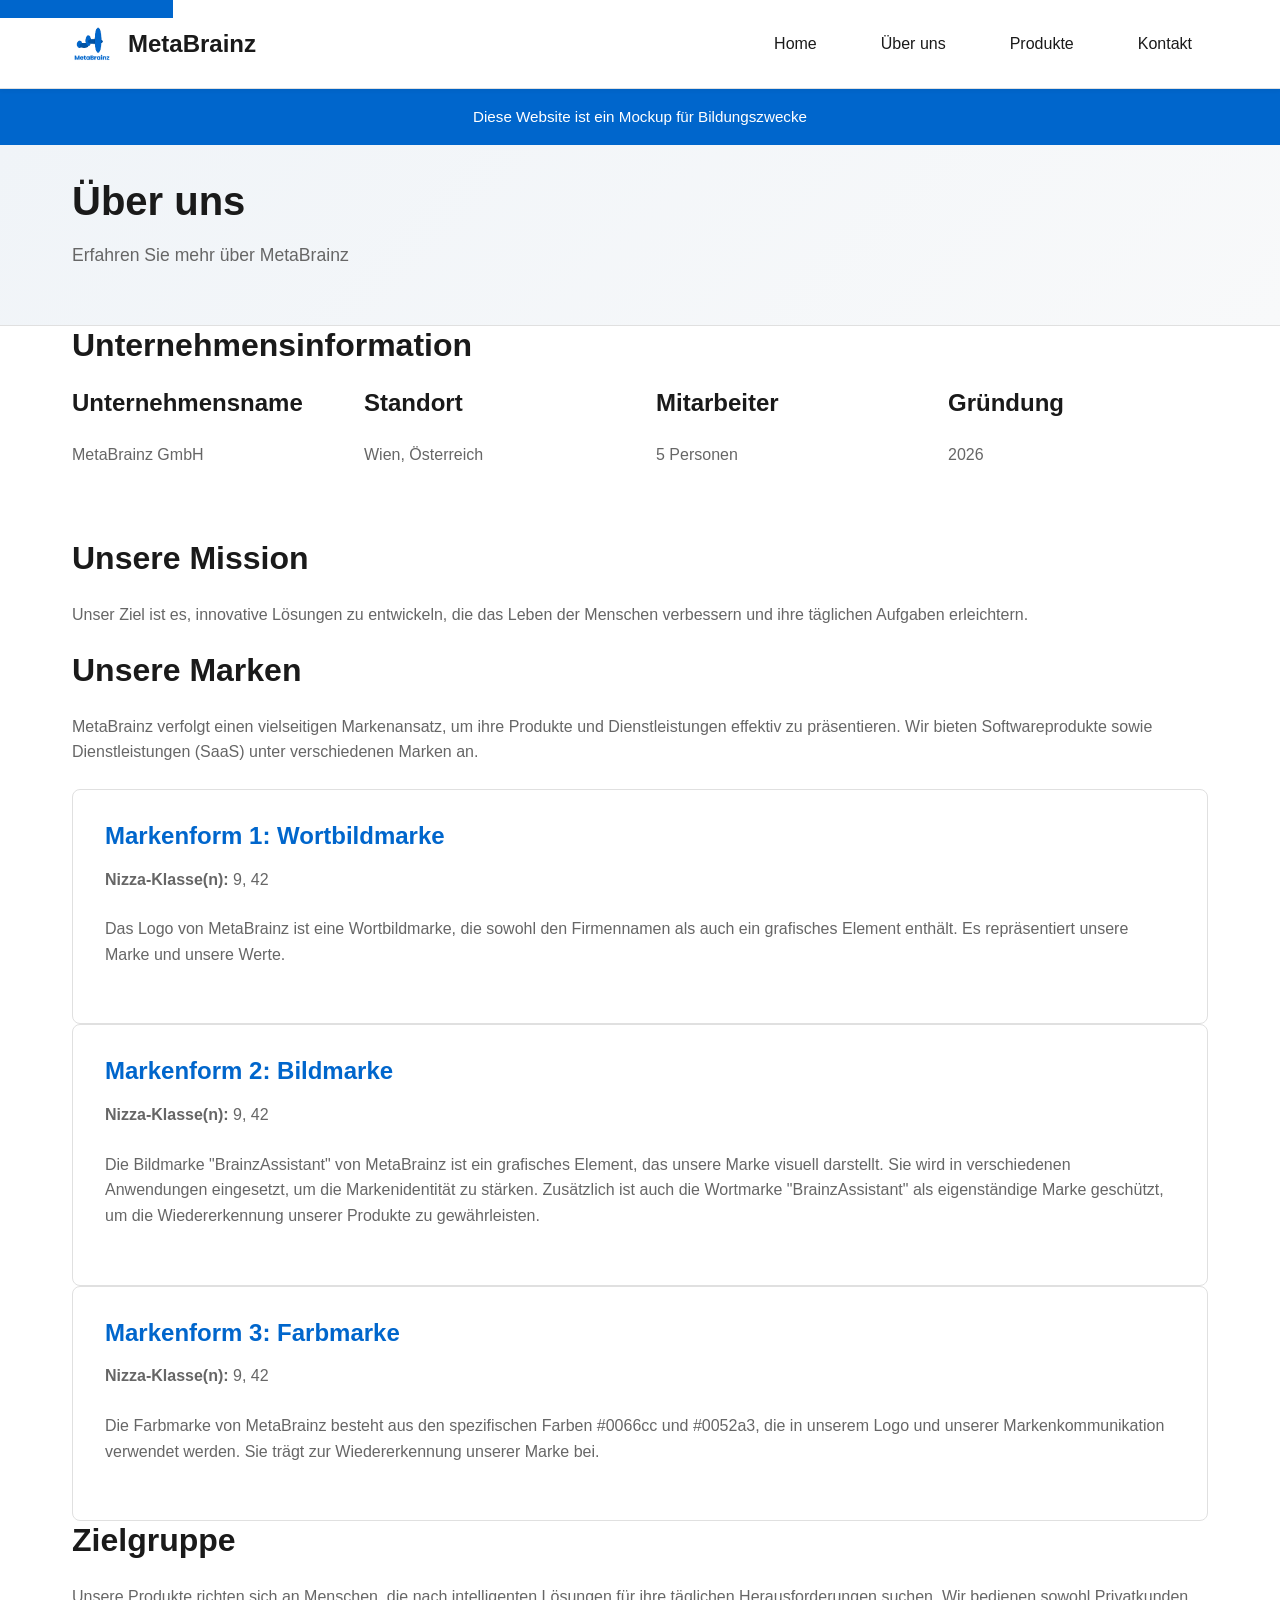
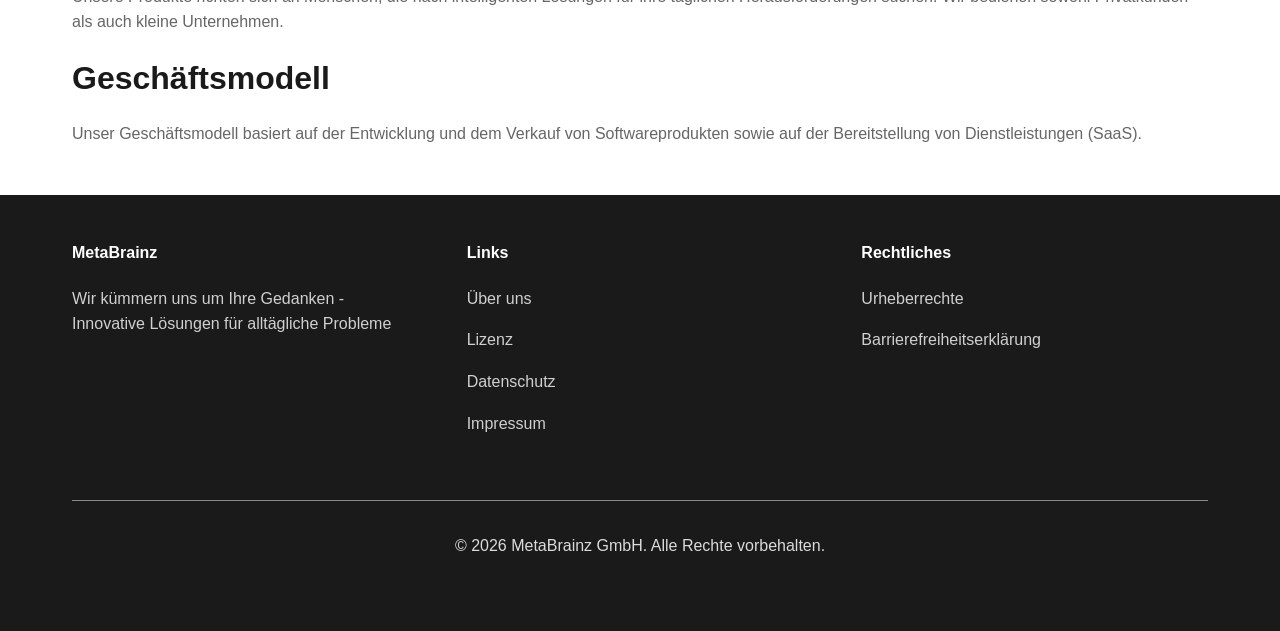
==== commit 8ffabd3b: "change mockup banner" ====
--- a/pages/about.html
+++ b/pages/about.html
@@ -31,7 +31,7 @@
 
     <!-- Mockup Banner -->
     <div class="mockup-banner">
-        ℹ️ Diese Website ist ein Mockup für Bildungszwecke
+        Diese Website ist ein Mockup für Bildungszwecke
     </div>
 
     <main id="main-content">
--- a/css/styles.css
+++ b/css/styles.css
@@ -252,8 +252,8 @@
     height: 100%;
     background: linear-gradient(
         135deg,
-        rgba(0, 102, 204, 0.7),
-        rgba(0, 82, 163, 0.7)
+        rgba(0, 69, 138, 0.85),
+        rgba(0, 47, 94, 0.85)
     );
     z-index: 2;
 }
